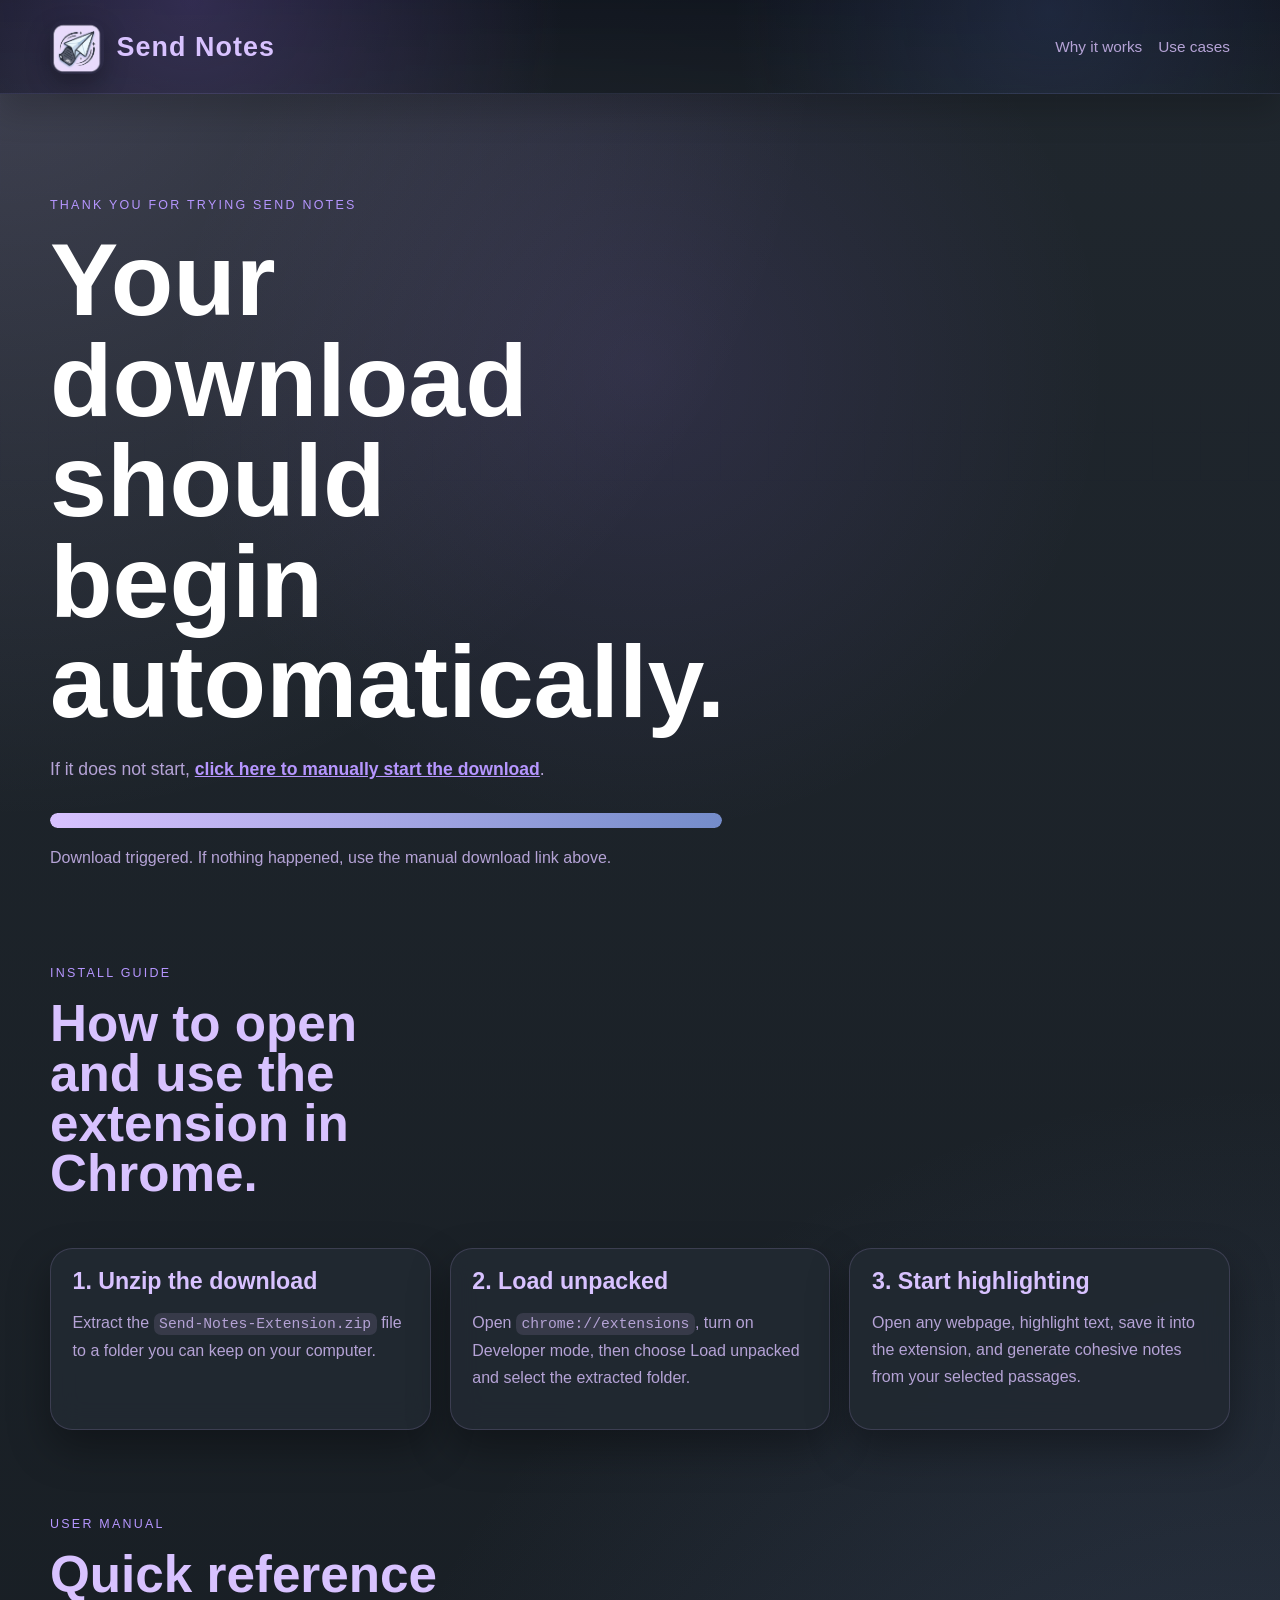
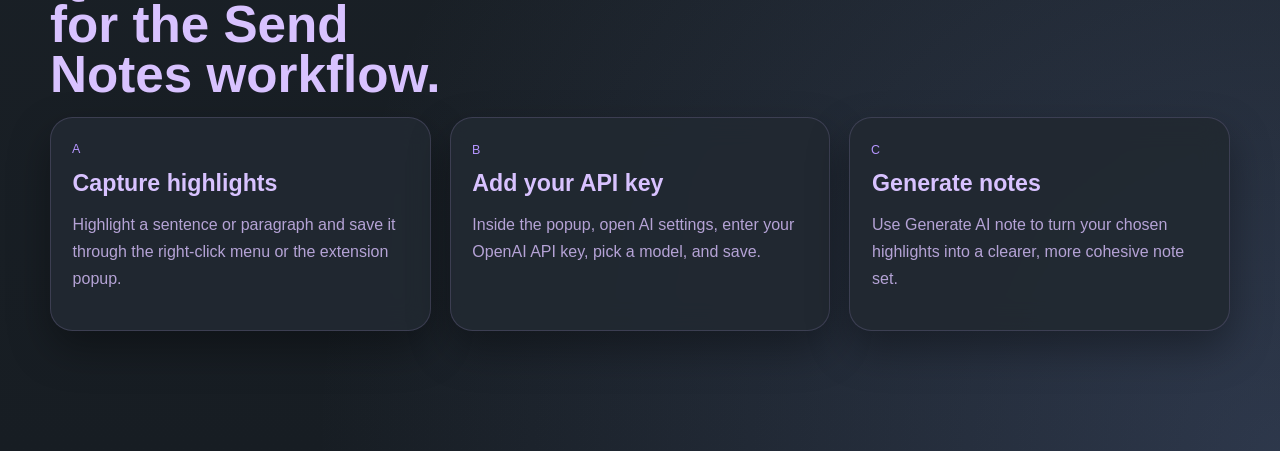
==== download.html @ f8318389 "Add files via upload" ====
<!DOCTYPE html>
<html lang="en">
<head>
  <meta charset="UTF-8">
  <meta name="viewport" content="width=device-width, initial-scale=1.0">
  <title>Download Send Notes</title>
  <meta
    name="description"
    content="Download Send Notes for Chrome and follow the quick setup steps to start turning highlights into cohesive notes."
  >
  <link rel="stylesheet" href="styles.css">
</head>
<body>
  <div class="page-shell">
    <header class="site-header">
      <a class="brand" href="index.html">
        <img class="brand-logo" src="assets/logofin.png" alt="Send Notes logo">
        <span>Send Notes</span>
      </a>
      <nav class="top-nav">
        <a href="index.html#idea">Why it works</a>
        <a href="index.html#use-cases">Use cases</a>
      </nav>
    </header>

    <main>
      <section class="download-page reveal is-visible">
        <div class="download-intro">
          <p class="eyebrow">Thank you for trying Send Notes</p>
          <h1 class="download-title">Your download should begin automatically.</h1>
          <p class="hero-text">
            If it does not start, <a class="inline-link" id="manual-download-link" href="assets/Send-Notes-Extension.zip" download>click here to manually start the download</a>.
          </p>
          <div class="download-status">
            <div class="progress-bar">
              <span id="progress-fill"></span>
            </div>
            <p id="download-message">Preparing your extension download...</p>
          </div>
        </div>
      </section>

      <section class="story-grid reveal is-visible">
        <div class="section-heading">
          <p class="eyebrow">Install guide</p>
          <h2>How to open and use the extension in Chrome.</h2>
        </div>
        <div class="principles">
          <article class="principle-card">
            <h3>1. Unzip the download</h3>
            <p>Extract the <code>Send-Notes-Extension.zip</code> file to a folder you can keep on your computer.</p>
          </article>
          <article class="principle-card">
            <h3>2. Load unpacked</h3>
            <p>Open <code>chrome://extensions</code>, turn on Developer mode, then choose Load unpacked and select the extracted folder.</p>
          </article>
          <article class="principle-card">
            <h3>3. Start highlighting</h3>
            <p>Open any webpage, highlight text, save it into the extension, and generate cohesive notes from your selected passages.</p>
          </article>
        </div>
      </section>

      <section class="use-cases reveal is-visible">
        <div class="section-heading">
          <p class="eyebrow">User manual</p>
          <h2>Quick reference for the Send Notes workflow.</h2>
        </div>
        <div class="case-grid">
          <article class="case-card">
            <div class="case-number">A</div>
            <h3>Capture highlights</h3>
            <p>Highlight a sentence or paragraph and save it through the right-click menu or the extension popup.</p>
          </article>
          <article class="case-card">
            <div class="case-number">B</div>
            <h3>Add your API key</h3>
            <p>Inside the popup, open AI settings, enter your OpenAI API key, pick a model, and save.</p>
          </article>
          <article class="case-card">
            <div class="case-number">C</div>
            <h3>Generate notes</h3>
            <p>Use Generate AI note to turn your chosen highlights into a clearer, more cohesive note set.</p>
          </article>
        </div>
      </section>
    </main>
  </div>

  <script src="download-page.js"></script>
</body>
</html>
---- styles.css ----
:root {
  color-scheme: dark;
  --bg: #20272e;
  --bg-deep: #171d23;
  --panel: rgba(33, 41, 49, 0.94);
  --panel-border: rgba(204, 178, 255, 0.16);
  --ink: #d8c2ff;
  --muted: #b5a3d6;
  --line: rgba(216, 194, 255, 0.16);
  --accent: #d8c2ff;
  --accent-dark: #b696ff;
  --accent-soft: rgba(204, 178, 255, 0.14);
  --surface: rgba(25, 31, 38, 0.92);
  --surface-2: rgba(42, 52, 62, 0.78);
  --card: rgba(33, 41, 49, 0.9);
  --shadow: 0 18px 40px rgba(0, 0, 0, 0.34);
  --headline: "Segoe UI", "Helvetica Neue", Arial, sans-serif;
  --body: "Segoe UI", "Helvetica Neue", Arial, sans-serif;
}

* {
  box-sizing: border-box;
}

html {
  scroll-behavior: smooth;
}

body {
  margin: 0;
  font-family: var(--body);
  color: var(--ink);
  background:
    radial-gradient(circle at top left, rgba(216, 194, 255, 0.18), transparent 34%),
    radial-gradient(circle at bottom right, rgba(116, 140, 202, 0.24), transparent 40%),
    radial-gradient(circle at 50% 18%, rgba(168, 123, 255, 0.12), transparent 26%),
    linear-gradient(180deg, var(--bg) 0%, var(--bg-deep) 100%);
  min-height: 100vh;
}

body::before {
  content: "";
  position: fixed;
  inset: 0;
  pointer-events: none;
  background-image:
    linear-gradient(rgba(216, 194, 255, 0.06) 1px, transparent 1px),
    linear-gradient(90deg, rgba(216, 194, 255, 0.06) 1px, transparent 1px);
  background-size: 3rem 3rem;
  mask-image: linear-gradient(180deg, rgba(0, 0, 0, 0.5), transparent 80%);
  opacity: 0.35;
}

.page-shell {
  width: min(1180px, calc(100% - 2rem));
  margin: 0 auto;
  padding-bottom: 4rem;
}

.site-header {
  position: sticky;
  top: 0;
  display: flex;
  justify-content: space-between;
  align-items: center;
  gap: 1rem;
  padding: 1.25rem 0;
  position: sticky;
  isolation: isolate;
  backdrop-filter: blur(18px);
  z-index: 10;
}

.site-header::before {
  content: "";
  position: absolute;
  top: 0;
  bottom: 0;
  left: 50%;
  width: 100vw;
  transform: translateX(-50%);
  background:
    radial-gradient(circle at 15% 0%, rgba(94, 74, 145, 0.42), transparent 34%),
    radial-gradient(circle at 82% 12%, rgba(62, 82, 138, 0.28), transparent 30%),
    linear-gradient(180deg, rgba(17, 22, 31, 0.96) 0%, rgba(23, 29, 35, 0.9) 100%);
  border-bottom: 1px solid rgba(118, 126, 167, 0.22);
  box-shadow: 0 18px 30px rgba(0, 0, 0, 0.18);
  z-index: -1;
}

.brand,
.top-nav a,
.button {
  text-decoration: none;
}

.brand {
  display: inline-flex;
  align-items: center;
  gap: 0.75rem;
  font-family: var(--headline);
  font-size: 1.68rem;
  font-weight: 700;
  color: var(--ink);
  letter-spacing: 0.04em;
}

.brand-logo {
  width: 3.4rem;
  height: 3.4rem;
  border-radius: 0.9rem;
  object-fit: cover;
  box-shadow: 0 10px 24px rgba(0, 0, 0, 0.28);
  flex-shrink: 0;
}

.brand-logo-small {
  width: 2.4rem;
  height: 2.4rem;
  border-radius: 0.78rem;
}

.top-nav {
  display: flex;
  gap: 1rem;
  flex-wrap: wrap;
}

.top-nav a {
  color: var(--muted);
  font-size: 0.96rem;
}

.top-nav a:hover {
  color: var(--ink);
}

.nav-download {
  font-weight: 800;
}

section {
  margin: 3.5rem 0;
}

.hero-sequence,
.story-grid,
.download-cta {
  display: grid;
  gap: 2rem;
}

.hero-sequence {
  min-height: 300vh;
  margin-top: 0.5rem;
}

.hero-stage {
  display: grid;
  grid-template-columns: 1.02fr 0.98fr;
  gap: 2rem;
  align-items: start;
}

.hero-copy,
.hero-panel {
  position: sticky;
  top: 5.4rem;
}

.eyebrow {
  text-transform: uppercase;
  letter-spacing: 0.18em;
  font-size: 0.78rem;
  color: var(--accent-dark);
  margin-bottom: 0.9rem;
}

h1,
h2,
h3 {
  font-family: var(--headline);
  line-height: 0.98;
  margin: 0;
}

h1 {
  font-size: clamp(3.2rem, 8vw, 6.5rem);
  max-width: 11ch;
  color: #ffffff;
}

.headline-highlight {
  position: relative;
  display: inline;
  isolation: isolate;
}

.headline-highlight::after {
  content: "";
  position: absolute;
  left: -0.08em;
  right: -0.08em;
  bottom: 0.08em;
  height: 0.5em;
  border-radius: 0.18em;
  background: rgba(216, 194, 255, 0.38);
  transform: scaleX(0);
  transform-origin: left center;
  z-index: -1;
  animation: headlineSweep 1.1s cubic-bezier(0.22, 1, 0.36, 1) 0.35s forwards;
}

@keyframes headlineSweep {
  0% {
    transform: scaleX(0);
    opacity: 0.2;
  }

  65% {
    transform: scaleX(1.02);
    opacity: 1;
  }

  100% {
    transform: scaleX(1);
    opacity: 1;
  }
}

h2 {
  font-size: clamp(2rem, 4vw, 3.5rem);
  max-width: 14ch;
}

h3 {
  font-size: 1.45rem;
  margin-bottom: 0.8rem;
}

p {
  line-height: 1.7;
  font-size: 1rem;
  color: var(--muted);
}

code {
  font-family: "Consolas", "Courier New", monospace;
  font-size: 0.92em;
  background: rgba(216, 194, 255, 0.12);
  padding: 0.18rem 0.35rem;
  border-radius: 0.45rem;
}

.hero-text {
  max-width: 60ch;
  font-size: 1.1rem;
  margin: 1.4rem 0 0;
}

.hero-scroll-hint {
  margin-top: 1rem;
  max-width: 34ch;
  font-size: 0.96rem;
  color: var(--accent-dark);
}

.hero-actions {
  display: flex;
  gap: 1rem;
  flex-wrap: wrap;
  margin-top: 2rem;
}

.button {
  display: inline-flex;
  align-items: center;
  justify-content: center;
  border-radius: 999px;
  padding: 0.95rem 1.45rem;
  font-weight: 700;
  transition: transform 160ms ease, box-shadow 160ms ease, background 160ms ease;
}

.button:hover {
  transform: translateY(-2px);
}

.button-primary {
  background: var(--accent);
  color: #20272e;
  box-shadow: var(--shadow);
}

.button-secondary {
  color: var(--ink);
  border: 1px solid rgba(216, 194, 255, 0.22);
  background: var(--accent-soft);
}

.hero-panel {
  position: sticky;
  padding-top: 0.5rem;
}

.note-window,
.story-card,
.principle-card,
.case-card,
.timeline-item,
.download-cta {
  background: var(--panel);
  border: 1px solid var(--panel-border);
  box-shadow: var(--shadow);
  backdrop-filter: blur(14px);
}

.note-window {
  border-radius: 2rem;
  overflow: hidden;
}

.popup-preview {
  position: relative;
  width: min(100%, 32rem);
  margin-left: auto;
  transform: perspective(1200px) rotateY(-10deg) rotateX(4deg) rotateZ(-0.4deg) translateY(0);
  transform-origin: center center;
  animation: popupBob 5.8s ease-in-out infinite;
  transition: transform 200ms ease;
}

.popup-preview::after {
  content: "";
  position: absolute;
  inset: auto 8% -8%;
  height: 18%;
  background: radial-gradient(circle, rgba(216, 194, 255, 0.2), transparent 70%);
  filter: blur(24px);
  z-index: -1;
}

@keyframes popupBob {
  0% {
    transform: perspective(1200px) rotateY(-10deg) rotateX(4deg) rotateZ(-0.4deg) translateY(0);
  }

  50% {
    transform: perspective(1200px) rotateY(-10deg) rotateX(4deg) rotateZ(-0.4deg) translateY(-9px);
  }

  100% {
    transform: perspective(1200px) rotateY(-10deg) rotateX(4deg) rotateZ(-0.4deg) translateY(0);
  }
}

.window-top {
  display: flex;
  gap: 0.45rem;
  padding: 1rem 1.2rem;
  background: rgba(18, 24, 30, 0.55);
}

.window-top span {
  width: 0.75rem;
  height: 0.75rem;
  border-radius: 50%;
  background: rgba(179, 161, 220, 0.6);
}

.mini-brand {
  display: flex;
  align-items: center;
  gap: 0.9rem;
  margin-bottom: 0.1rem;
  color: #efe6ff;
}

.mini-brand strong {
  display: block;
  margin-bottom: 0.15rem;
  font-size: 1.02rem;
}

.preview-subtitle {
  margin: 0;
  max-width: 23ch;
  font-size: 0.83rem;
  line-height: 1.45;
}

.popup-scroll-shell {
  position: relative;
  height: 35rem;
  overflow: hidden;
}

.popup-scroll-track {
  will-change: transform;
}

.popup-viewport {
  padding: 0.78rem 0.82rem 0.88rem;
  display: grid;
  gap: 0.34rem;
}

.preview-section {
  background: transparent;
}

.preview-hero {
  padding: 0 0.04rem 0.02rem;
}

.preview-panel {
  padding: 0.72rem 0.82rem;
  border-radius: 1.15rem;
  background: rgba(33, 41, 49, 0.94);
  border: 1px solid rgba(108, 120, 159, 0.36);
  box-shadow: inset 0 1px 0 rgba(255, 255, 255, 0.03);
}

.preview-panel-head {
  display: flex;
  align-items: center;
  justify-content: space-between;
  gap: 0.8rem;
  margin-bottom: 0.42rem;
  color: var(--ink);
}

.preview-panel-head strong,
.preview-disclosure strong {
  font-size: 0.78rem;
  font-weight: 700;
  color: var(--ink);
}

.preview-count {
  display: inline-flex;
  align-items: center;
  justify-content: center;
  min-width: 1.8rem;
  height: 1.8rem;
  padding: 0 0.48rem;
  border-radius: 999px;
  background: rgba(112, 104, 144, 0.34);
  color: var(--ink);
  font-size: 0.72rem;
}

.preview-button-grid {
  display: grid;
  grid-template-columns: repeat(2, minmax(0, 1fr));
  gap: 0.5rem;
}

.preview-button {
  width: 100%;
  border: 0;
  border-radius: 999px;
  padding: 0.72rem 0.78rem;
  font: inherit;
  font-size: 0.74rem;
  font-weight: 700;
  text-align: center;
  box-shadow: inset 0 1px 0 rgba(255, 255, 255, 0.03);
}

.preview-button-primary {
  background: #ceb5fa;
  color: #2a2833;
}

.preview-button-secondary {
  background: rgba(78, 76, 106, 0.82);
  color: var(--ink);
  border: 1px solid rgba(135, 131, 170, 0.38);
}

.preview-button-ghost {
  grid-column: 1 / 2;
  background: rgba(30, 36, 45, 0.9);
  color: var(--ink);
  border: 1px solid rgba(85, 97, 125, 0.54);
}

.preview-hint {
  margin: 0.68rem 0 0;
  font-size: 0.8rem;
}

.preview-disclosure {
  display: flex;
  align-items: center;
  justify-content: space-between;
  gap: 0.8rem;
  min-height: 2.45rem;
  padding: 0.02rem;
}

.preview-plus {
  color: var(--ink);
  font-size: 1.2rem;
  font-weight: 700;
  line-height: 1;
}

.preview-export {
  border: 1px solid rgba(135, 131, 170, 0.48);
  background: rgba(84, 78, 111, 0.9);
  color: #e7ddff;
  border-radius: 999px;
  padding: 0.48rem 0.9rem;
  font: inherit;
  font-size: 0.72rem;
  font-weight: 700;
}

.preview-empty {
  margin: 0;
  font-size: 0.72rem;
  color: var(--muted);
}

.preview-empty + .preview-empty {
  margin-top: 0.55rem;
}

.section-heading {
  margin-bottom: 1rem;
}

.story-grid {
  grid-template-columns: 1fr;
}

.story-card {
  padding: 1.4rem;
  border-radius: 1.5rem;
  max-width: 70ch;
}

.principles,
.case-grid,
.timeline-list {
  display: grid;
  gap: 1.2rem;
}

.principles {
  grid-template-columns: repeat(3, minmax(0, 1fr));
}

.principle-card,
.case-card,
.timeline-item {
  padding: 1.35rem;
  border-radius: 1.4rem;
}

.use-cases {
  padding-top: 1rem;
}

.case-grid {
  grid-template-columns: repeat(3, minmax(0, 1fr));
}

.case-number,
.timeline-step {
  display: inline-block;
  font-size: 0.78rem;
  letter-spacing: 0.16em;
  text-transform: uppercase;
  color: var(--accent-dark);
  margin-bottom: 1rem;
}

.timeline-list {
  grid-template-columns: repeat(3, minmax(0, 1fr));
}

.download-cta {
  grid-template-columns: 1.2fr auto;
  align-items: center;
  padding: 1.8rem;
  border-radius: 1.8rem;
}

.download-page {
  padding: 2rem 0 0.5rem;
}

.download-title {
  max-width: 10ch;
}

.inline-link {
  color: var(--accent-dark);
  font-weight: 700;
}

.download-status {
  max-width: 42rem;
  margin-top: 1.8rem;
}

.progress-bar {
  height: 0.9rem;
  border-radius: 999px;
  background: rgba(216, 194, 255, 0.08);
  overflow: hidden;
}

.progress-bar span {
  display: block;
  width: 0;
  height: 100%;
  border-radius: inherit;
  background: linear-gradient(90deg, #d8c2ff, #748cca);
  transition: width 120ms linear;
}

.reveal {
  opacity: 0;
  transform: translateY(32px);
  transition: opacity 700ms ease, transform 700ms ease;
}

.reveal.is-visible {
  opacity: 1;
  transform: translateY(0);
}

@media (max-width: 960px) {
  .hero-stage,
  .download-cta,
  .principles,
  .case-grid,
  .timeline-list {
    grid-template-columns: 1fr;
  }

  .hero-sequence {
    min-height: auto;
  }

  .hero-stage {
    min-height: auto;
  }

  .hero-copy,
  .hero-panel {
    position: static;
  }

  .popup-preview {
    transform: none;
    animation: none;
    margin: 0;
    width: 100%;
  }

  .popup-scroll-shell {
    height: auto;
    overflow: visible;
  }

  .popup-scroll-track {
    transform: none !important;
  }

  .site-header {
    position: static;
    flex-direction: column;
    align-items: flex-start;
  }
}

@media (max-width: 640px) {
  .page-shell {
    width: min(100% - 1.1rem, 100%);
  }

  h1 {
    font-size: 2.95rem;
  }

  section {
    margin: 2.25rem 0;
  }

  .hero-copy {
    padding-top: 0.5rem;
  }

  .preview-button-grid,
  .preview-settings-grid {
    grid-template-columns: 1fr;
  }

  .button {
    width: 100%;
  }
}
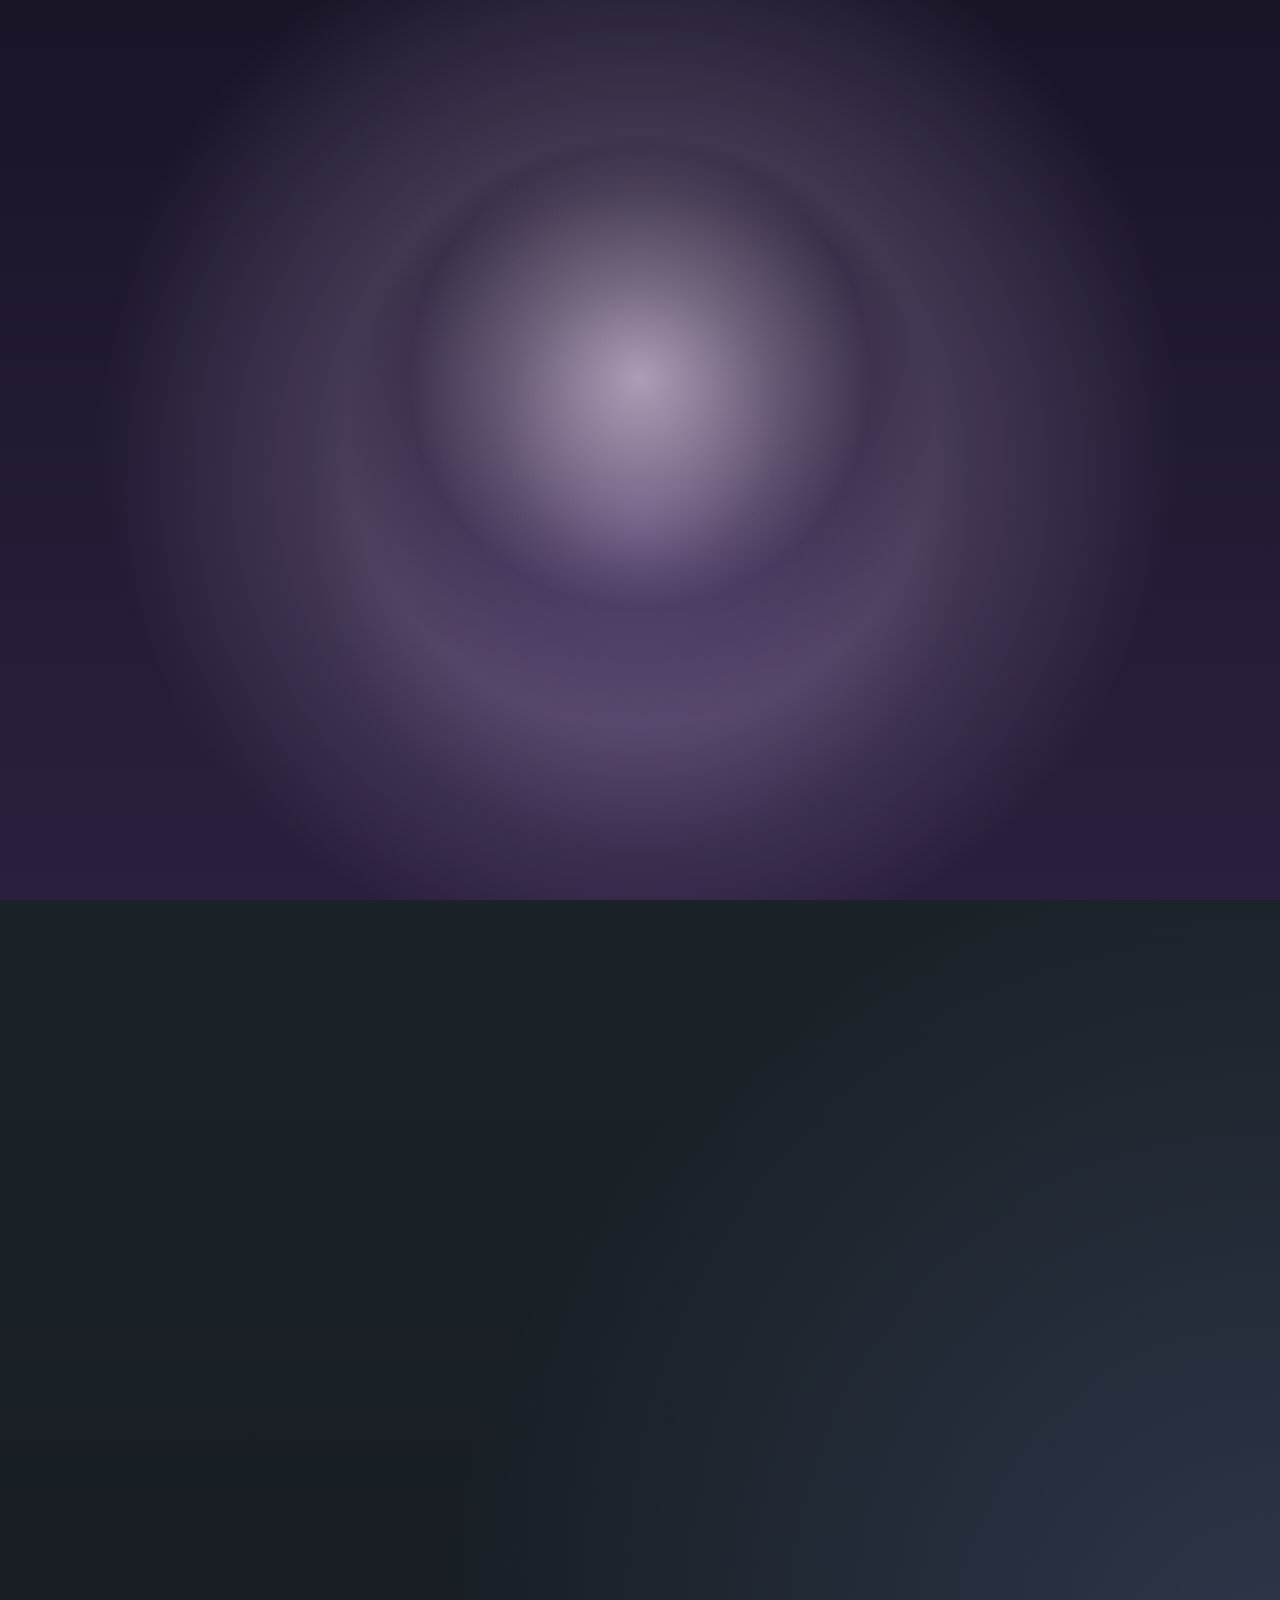
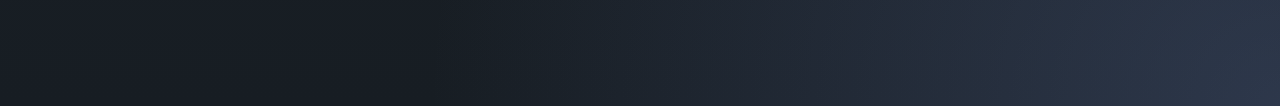
==== commit 58e9acef: "Add files via upload" ====
--- a/download.html
+++ b/download.html
@@ -10,7 +10,12 @@
   >
   <link rel="stylesheet" href="styles.css">
 </head>
-<body>
+<body class="download-experience">
+  <div class="download-cinematic" id="download-cinematic" aria-hidden="true">
+    <div class="cinematic-wash"></div>
+    <div class="cinematic-glow"></div>
+  </div>
+
   <div class="page-shell">
     <header class="site-header">
       <a class="brand" href="index.html">
@@ -23,19 +28,20 @@
       </nav>
     </header>
 
-    <main>
+    <main class="download-main" id="download-main">
       <section class="download-page reveal is-visible">
         <div class="download-intro">
+          <p class="download-face">\(●_●)/</p>
           <p class="eyebrow">Thank you for trying Send Notes</p>
           <h1 class="download-title">Your download should begin automatically.</h1>
-          <p class="hero-text">
+          <p class="hero-text download-copy">
             If it does not start, <a class="inline-link" id="manual-download-link" href="assets/Send-Notes-Extension.zip" download>click here to manually start the download</a>.
           </p>
           <div class="download-status">
             <div class="progress-bar">
               <span id="progress-fill"></span>
             </div>
-            <p id="download-message">Preparing your extension download...</p>
+            <p id="download-message">Download triggered. If nothing happened, use the manual download link above.</p>
           </div>
         </div>
       </section>
@@ -87,6 +93,7 @@
     </main>
   </div>
 
+  <audio id="download-audio" preload="auto" src="assets/down.mp3"></audio>
   <script src="download-page.js"></script>
 </body>
 </html>
--- a/styles.css
+++ b/styles.css
@@ -38,6 +38,10 @@
   min-height: 100vh;
 }
 
+body.download-experience {
+  overflow-x: hidden;
+}
+
 body::before {
   content: "";
   position: fixed;
@@ -122,8 +126,9 @@
 
 .top-nav {
   display: flex;
-  gap: 1rem;
+  gap: 1.75rem;
   flex-wrap: wrap;
+  align-items: center;
 }
 
 .top-nav a {
@@ -137,6 +142,20 @@
 
 .nav-download {
   font-weight: 800;
+  display: inline-flex;
+  align-items: center;
+  justify-content: center;
+  padding: 0.72rem 1.18rem;
+  border-radius: 999px;
+  color: #20272e;
+  background: var(--accent);
+  border: 1px solid rgba(255, 255, 255, 0.18);
+  box-shadow: 0 10px 24px rgba(0, 0, 0, 0.18);
+}
+
+.nav-download:hover {
+  color: #20272e;
+  transform: translateY(-1px);
 }
 
 section {
@@ -208,7 +227,7 @@
   transform: scaleX(0);
   transform-origin: left center;
   z-index: -1;
-  animation: headlineSweep 1.1s cubic-bezier(0.22, 1, 0.36, 1) 0.35s forwards;
+  animation: headlineSweep 1.1s cubic-bezier(0.22, 1, 0.36, 1) 1s forwards;
 }
 
 @keyframes headlineSweep {
@@ -300,7 +319,7 @@
 
 .hero-panel {
   position: sticky;
-  padding-top: 0.5rem;
+  padding-top: 2rem;
 }
 
 .note-window,
@@ -589,12 +608,18 @@
   border-radius: 1.8rem;
 }
 
+.download-cta h2 {
+  color: #ffffff;
+}
+
 .download-page {
   padding: 2rem 0 0.5rem;
 }
 
 .download-title {
-  max-width: 10ch;
+  max-width: 18ch;
+  margin-inline: auto;
+  font-size: clamp(1.9rem, 3vw, 2.6rem);
 }
 
 .inline-link {
@@ -604,7 +629,137 @@
 
 .download-status {
   max-width: 42rem;
-  margin-top: 1.8rem;
+  margin: 1.35rem auto 0;
+  text-align: center;
+}
+
+.download-intro {
+  max-width: 44rem;
+  margin: 0 auto;
+  text-align: center;
+}
+
+.download-face {
+  margin: 0 0 1rem;
+  color: #ffffff;
+  font-size: clamp(1.35rem, 2.2vw, 1.8rem);
+  letter-spacing: 0.04em;
+}
+
+body.download-live .download-face {
+  animation: downloadFaceHop 420ms cubic-bezier(0.22, 1, 0.36, 1) 1;
+}
+
+.download-copy {
+  margin-inline: auto;
+}
+
+.download-main {
+  opacity: 0;
+  filter: blur(18px);
+  transform: scale(0.985);
+  pointer-events: none;
+}
+
+body.download-live .download-main {
+  opacity: 1;
+  filter: blur(0);
+  transform: scale(1);
+  pointer-events: auto;
+  transition: none;
+}
+
+.download-cinematic {
+  position: fixed;
+  inset: 0;
+  z-index: 30;
+  background: #000000;
+  overflow: hidden;
+}
+
+.cinematic-wash,
+.cinematic-glow {
+  position: absolute;
+  inset: 0;
+}
+
+.cinematic-wash {
+  background:
+    radial-gradient(circle at 50% 42%, rgba(216, 194, 255, 0.08), transparent 18%),
+    linear-gradient(180deg, #000000 0%, #030305 60%, #07070a 100%);
+  animation: cinematicDarkPulse 5.55s cubic-bezier(0.16, 0.84, 0.22, 1) forwards;
+}
+
+.cinematic-glow {
+  background:
+    radial-gradient(circle at 50% 48%, rgba(255, 246, 255, 0), rgba(255, 246, 255, 0) 16%, rgba(232, 203, 255, 0.18) 34%, rgba(219, 198, 255, 0.1) 48%, rgba(219, 198, 255, 0) 62%);
+  mix-blend-mode: screen;
+  opacity: 0;
+  animation: cinematicGlow 5.55s cubic-bezier(0.16, 0.84, 0.22, 1) forwards;
+}
+
+@keyframes cinematicDarkPulse {
+  0% {
+    background:
+      radial-gradient(circle at 50% 42%, rgba(216, 194, 255, 0), transparent 12%),
+      linear-gradient(180deg, #000000 0%, #000000 100%);
+  }
+
+  38% {
+    background:
+      radial-gradient(circle at 50% 42%, rgba(216, 194, 255, 0.12), transparent 18%),
+      radial-gradient(circle at 50% 60%, rgba(177, 142, 255, 0.08), transparent 30%),
+      linear-gradient(180deg, #020205 0%, #0b0912 100%);
+  }
+
+  72% {
+    background:
+      radial-gradient(circle at 50% 42%, rgba(234, 212, 255, 0.28), transparent 24%),
+      radial-gradient(circle at 48% 58%, rgba(191, 148, 255, 0.14), transparent 36%),
+      linear-gradient(180deg, #09070f 0%, #171226 100%);
+  }
+
+  100% {
+    background:
+      radial-gradient(circle at 50% 42%, rgba(255, 238, 255, 0.58), transparent 28%),
+      radial-gradient(circle at 50% 58%, rgba(207, 170, 255, 0.26), transparent 40%),
+      linear-gradient(180deg, #1a1427 0%, #2b1f3f 100%);
+  }
+}
+
+@keyframes cinematicGlow {
+  0% {
+    opacity: 0;
+    transform: scale(0.96);
+  }
+
+  70% {
+    opacity: 0.55;
+    transform: scale(1.04);
+  }
+
+  100% {
+    opacity: 0.95;
+    transform: scale(1.1);
+  }
+}
+
+@keyframes downloadFaceHop {
+  0% {
+    transform: translateY(0);
+  }
+
+  35% {
+    transform: translateY(-10px);
+  }
+
+  65% {
+    transform: translateY(2px);
+  }
+
+  100% {
+    transform: translateY(0);
+  }
 }
 
 .progress-bar {
